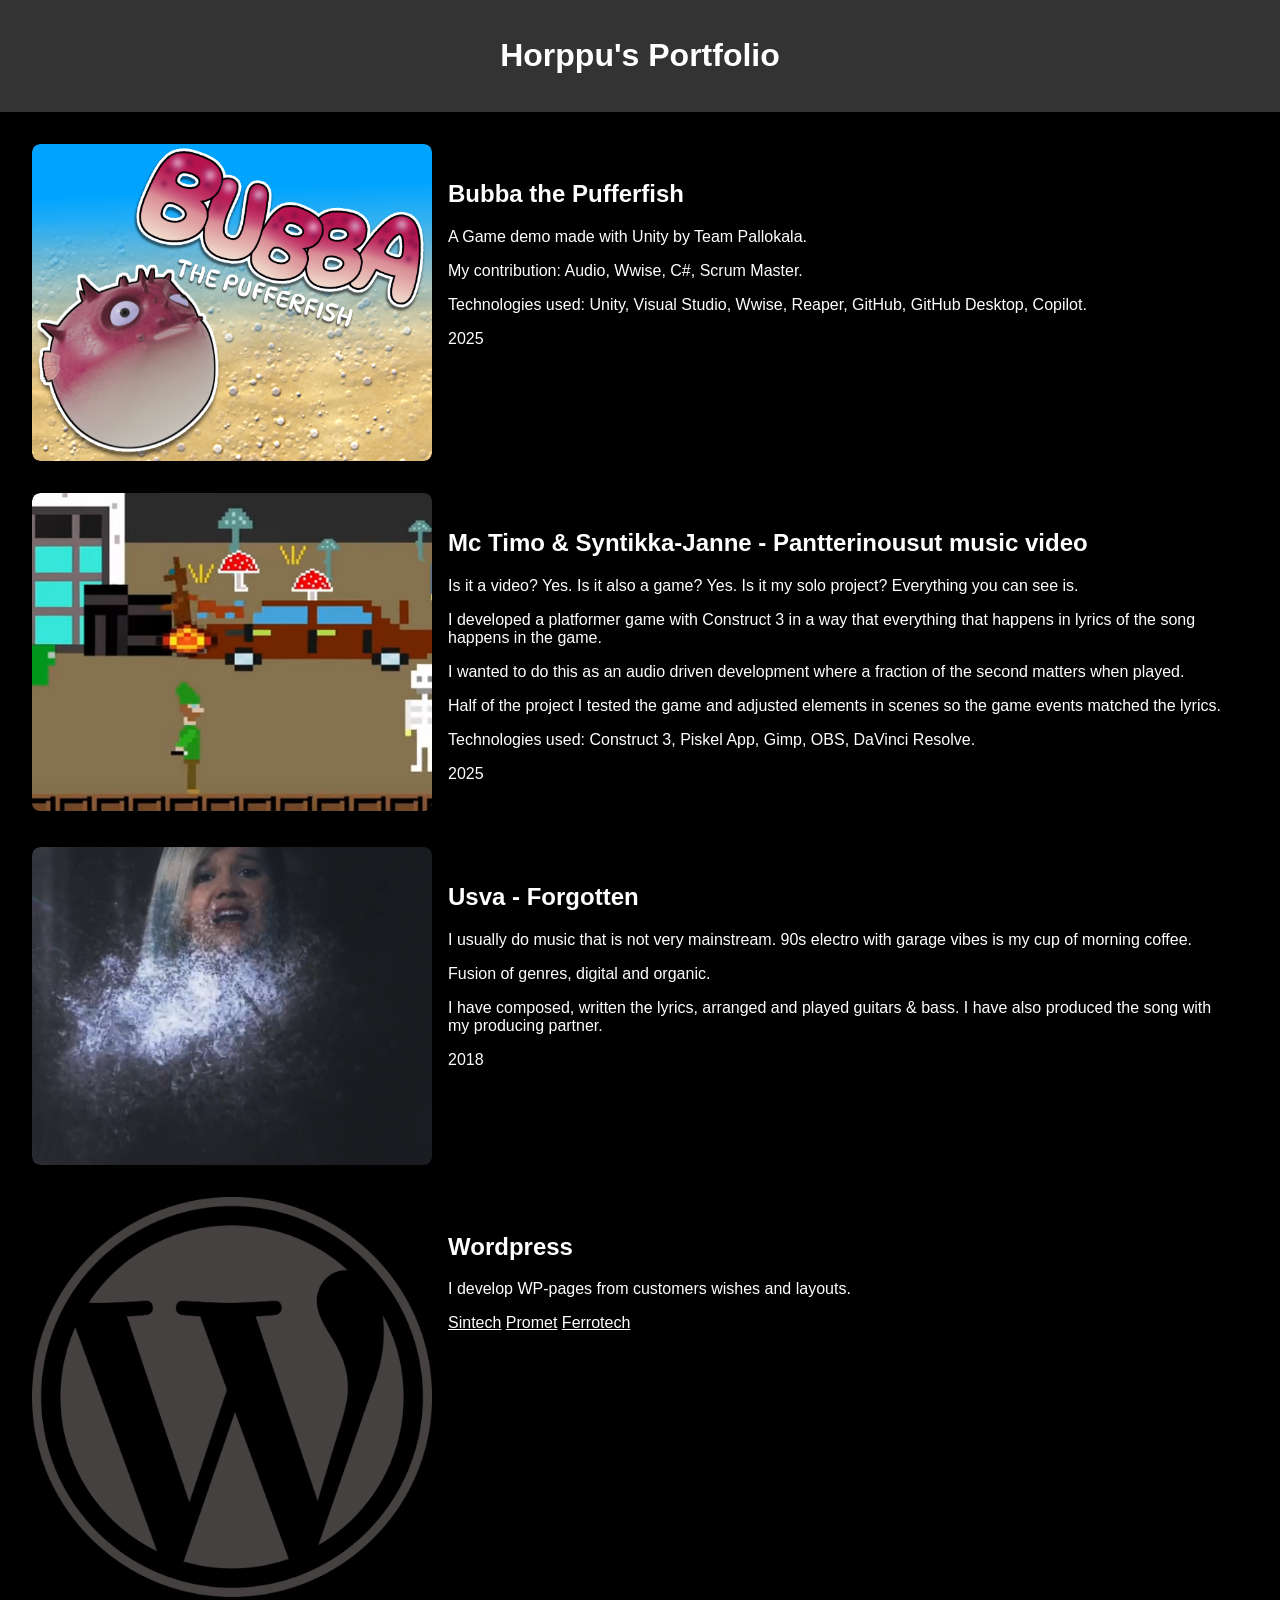
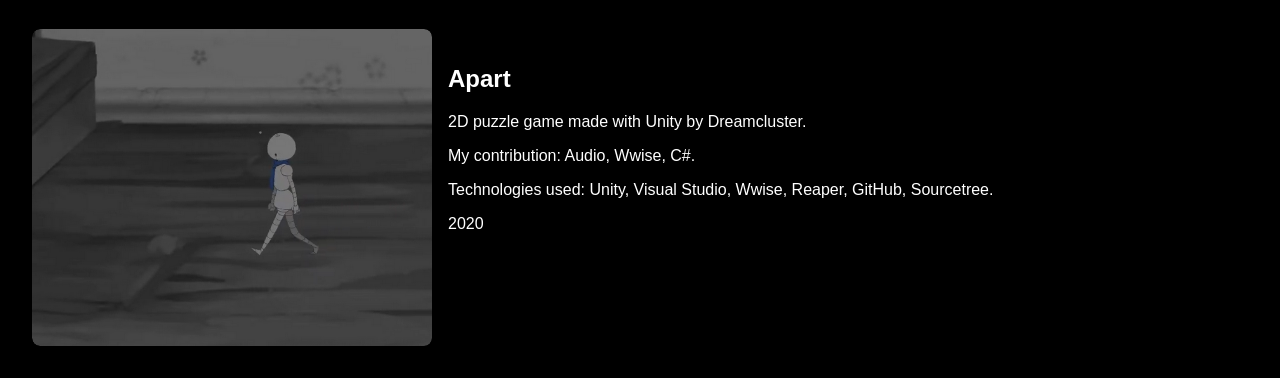
==== index.html @ c3db789d "index, not portfolio" ====
<!DOCTYPE html>
<html lang="en">
<head>
    <meta charset="UTF-8">
    <meta name="viewport" content="width=device-width, initial-scale=1.0">
    <title>Horppu's Portfolio</title>
    <link rel="stylesheet" href="styles.css">
</head>
<body>
    <header>
        <h1>Horppu's Portfolio</h1>
    </header>
    <main>
        <section class="projects">
            <!-- Project items -->
            
    <div class="project">
        <div class="image-box">
            <a href="https://bosswald.itch.io/bubba"><img src="../images/bubba.png" alt="Bubba the pufferfish"></a>
        </div>
        <div class="text-box">
            <h2>Bubba the Pufferfish</h2>
            <p>A Game demo made with Unity by Team Pallokala.</p>
            <p>My contribution: Audio, Wwise, C#, Scrum Master.</p>
            <p>Technologies used: Unity, Visual Studio, Wwise, Reaper, GitHub, GitHub Desktop, Copilot.</p>
            <p>2025</p>
        </div>
    </div>
    
    <div class="project">
        <div class="image-box">
          <a href="https://www.youtube.com/watch?v=iq0hrThG96o"><img src="../images/pantteri.png" alt="Pantterinousut Music Video"></a>
        </div>
        <div class="text-box">
            <h2>Mc Timo & Syntikka-Janne - Pantterinousut music video</h2>
            <p>Is it a video? Yes. Is it also a game? Yes. Is it my solo project? Everything you can see is.</p>
            <p>I developed a platformer game with Construct 3 in a way that everything that happens in lyrics of the song happens in the game.</p>
            <p>I wanted to do this as an audio driven development where a fraction of the second matters when played.</p>
            <p>Half of the project I tested the game and adjusted elements in scenes so the game events matched the lyrics.</p>
            <p>Technologies used: Construct 3, Piskel App, Gimp, OBS, DaVinci Resolve.</p>
            <p>2025</p>
        </div>
    </div>
    
    <div class="project">
        <div class="image-box">
           <a href="https://www.youtube.com/watch?v=QVU9YNyuQlc"><img src="../images/usva.png" alt="Projektin 3 kuva"></a>
        </div>
        <div class="text-box">
            <h2>Usva - Forgotten</h2>
            <p>I usually do music that is not very mainstream. 90s electro with garage vibes is my cup of morning coffee.</p>
            <p>Fusion of genres, digital and organic.</p>
            <p>I have composed, written the lyrics, arranged and played guitars & bass. I have also produced the song with my producing partner.</p>
            <p>2018</p>
        </div>
    </div>
    
    <div class="project">
        <div class="image-box">
            <img src="../images/wordpresslogo.svg.png" alt="Projektin 4 kuva">
        </div>
        <div class="text-box">
            <h2>Wordpress</h2>
            <p>I develop WP-pages from customers wishes and layouts.</p>
            <a href="https://www.sintech.fi/">Sintech</a>
            <a href="https://www.promet.fi/">Promet</a>
            <a href="https://www.ferrotech.fi/">Ferrotech</a>

        </div>
    </div>
    
    <div class="project">
        <div class="image-box">
            <a href="https://dreamcluster.itch.io/apart"><img src="../images/apart.png" alt="Link to Apart game"></a>
        </div>
        <div class="text-box">
            <h2>Apart</h2>
            <p>2D puzzle game made with Unity by Dreamcluster.</p>
            <p>My contribution: Audio, Wwise, C#.</p>
            <p>Technologies used: Unity, Visual Studio, Wwise, Reaper, GitHub, Sourcetree.</p>
            <p>2020</p>
        </div>
    </div>
    
        </section>
    </main>
</body>
</html>
---- styles.css ----
body {
    font-family: Arial, sans-serif;
    color: #ffffff;
    margin: 0;
    padding: 0;
    background-color: #000000;
}

header {
    background-color: #333;
    color: white;
    padding: 1rem;
    text-align: center;
}

.projects {
    display: flex;
    flex-direction: column;
    gap: 2rem;
    padding: 2rem;
}

.project {
    display: flex;
    flex-wrap: wrap;
    background-color: #000000;
    border-radius: 8px;
    box-shadow: 0 2px 5px rgba(0,0,0,0.1);
    overflow: hidden;
}

.image-box {
    flex: 1 1 300px;
    max-width: 400px;
    overflow: hidden;
    border-radius: 8px;
}

.image-box img {
    width: 100%;
    height: auto;
    display: block;
    
}

a {
    color: #ffffff;
}

.image-box a img {
    border-radius: 8px;
    transition: transform 0.3s ease, box-shadow 0.3s ease;
}

.image-box a:hover img {
    transform: scale(1.05);
    box-shadow: 0 4px 12px rgba(0, 0, 0, 0.3);
}

.text-box {
    flex: 2 1 300px;
    padding: 1rem;
}

.textbox a {
    color: #ffffff;
}

@media (max-width: 768px) {
    .project {
        flex-direction: column;
    }
}
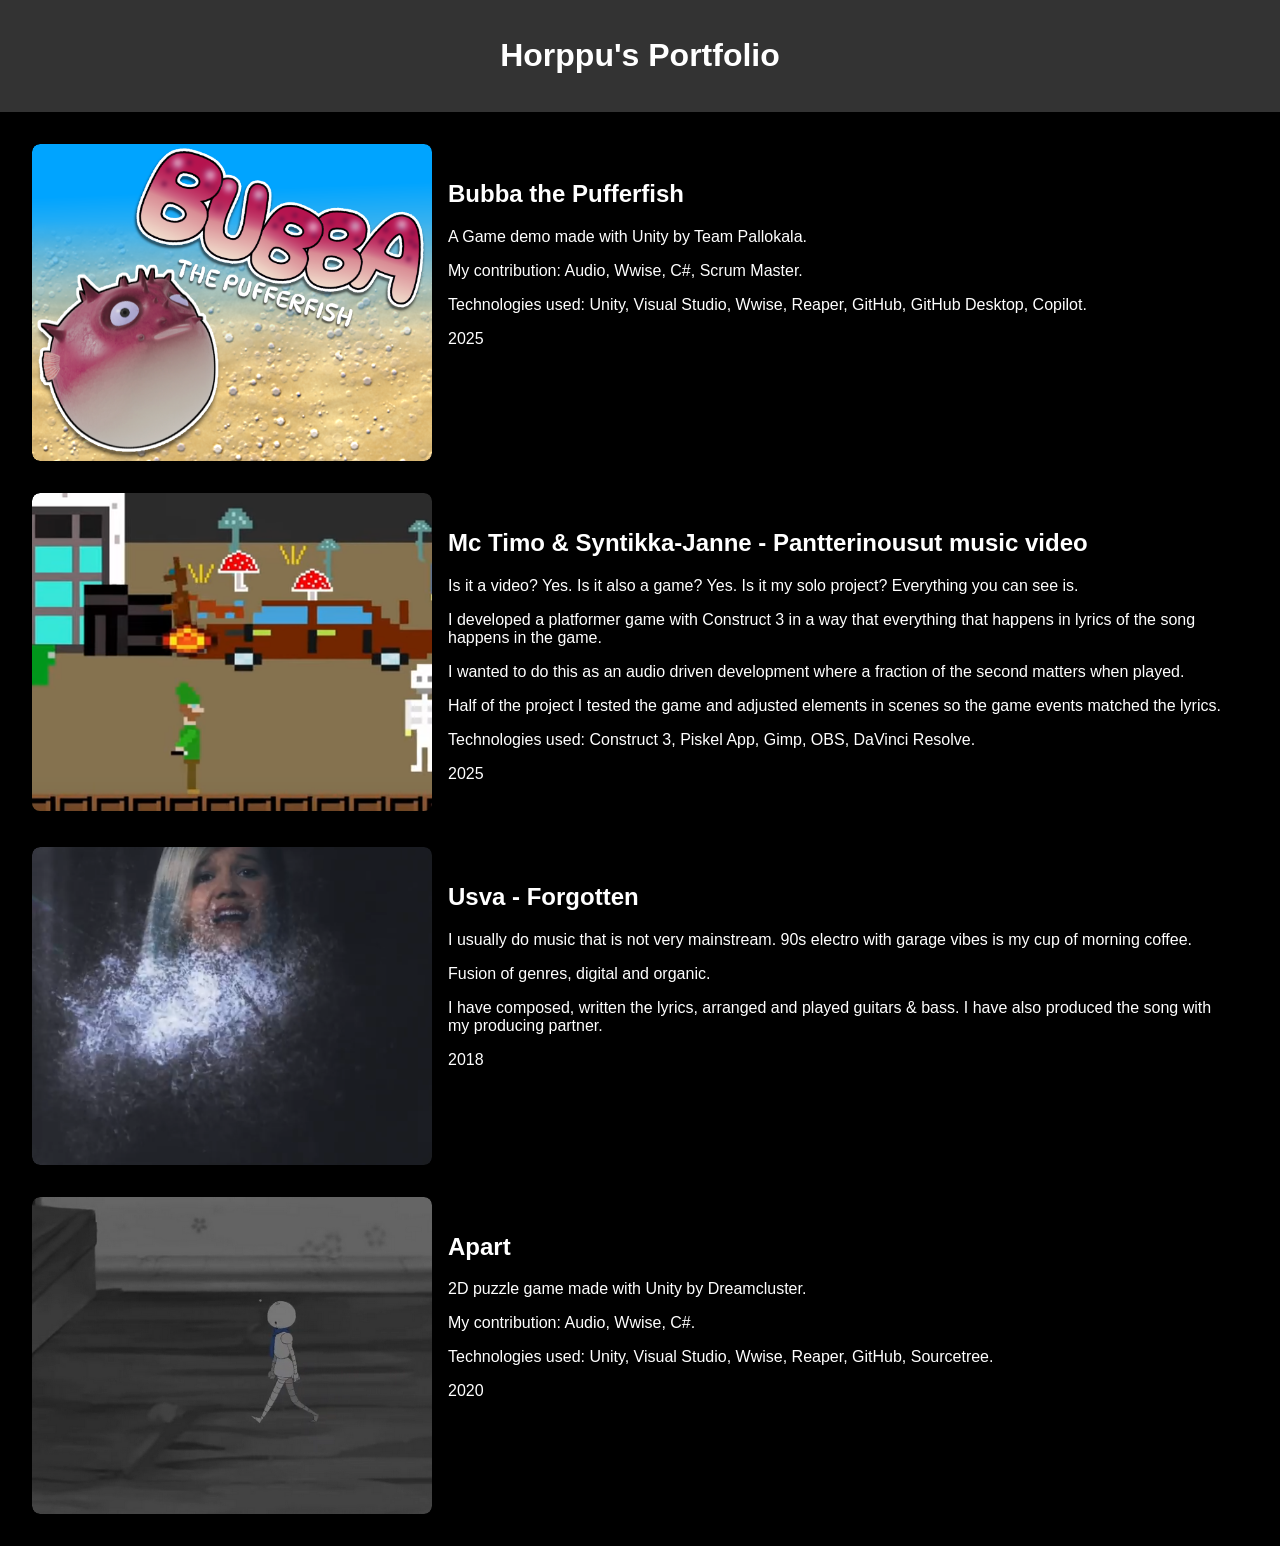
==== commit d0113ca4: "Comment out project section in index.html Commented out a project section in index.html." ====
--- a/index.html
+++ b/index.html
@@ -16,7 +16,7 @@
             
     <div class="project">
         <div class="image-box">
-            <a href="https://bosswald.itch.io/bubba"><img src="../images/bubba.png" alt="Bubba the pufferfish"></a>
+            <a href="https://bosswald.itch.io/bubba"><img src="images/bubba.png" alt="Bubba the pufferfish"></a>
         </div>
         <div class="text-box">
             <h2>Bubba the Pufferfish</h2>
@@ -29,7 +29,7 @@
     
     <div class="project">
         <div class="image-box">
-          <a href="https://www.youtube.com/watch?v=iq0hrThG96o"><img src="../images/pantteri.png" alt="Pantterinousut Music Video"></a>
+          <a href="https://www.youtube.com/watch?v=iq0hrThG96o"><img src="images/pantteri.png" alt="Pantterinousut Music Video"></a>
         </div>
         <div class="text-box">
             <h2>Mc Timo & Syntikka-Janne - Pantterinousut music video</h2>
@@ -44,7 +44,7 @@
     
     <div class="project">
         <div class="image-box">
-           <a href="https://www.youtube.com/watch?v=QVU9YNyuQlc"><img src="../images/usva.png" alt="Projektin 3 kuva"></a>
+           <a href="https://www.youtube.com/watch?v=QVU9YNyuQlc"><img src="images/usva.png" alt="Projektin 3 kuva"></a>
         </div>
         <div class="text-box">
             <h2>Usva - Forgotten</h2>
@@ -55,9 +55,10 @@
         </div>
     </div>
     
+    <!--
     <div class="project">
         <div class="image-box">
-            <img src="../images/wordpresslogo.svg.png" alt="Projektin 4 kuva">
+            <img src="images/wordpresslogo.svg.png" alt="Projektin 4 kuva">
         </div>
         <div class="text-box">
             <h2>Wordpress</h2>
@@ -67,11 +68,12 @@
             <a href="https://www.ferrotech.fi/">Ferrotech</a>
 
         </div>
-    </div>
+    </div> 
+    -->
     
     <div class="project">
         <div class="image-box">
-            <a href="https://dreamcluster.itch.io/apart"><img src="../images/apart.png" alt="Link to Apart game"></a>
+            <a href="https://dreamcluster.itch.io/apart"><img src="images/apart.png" alt="Link to Apart game"></a>
         </div>
         <div class="text-box">
             <h2>Apart</h2>
